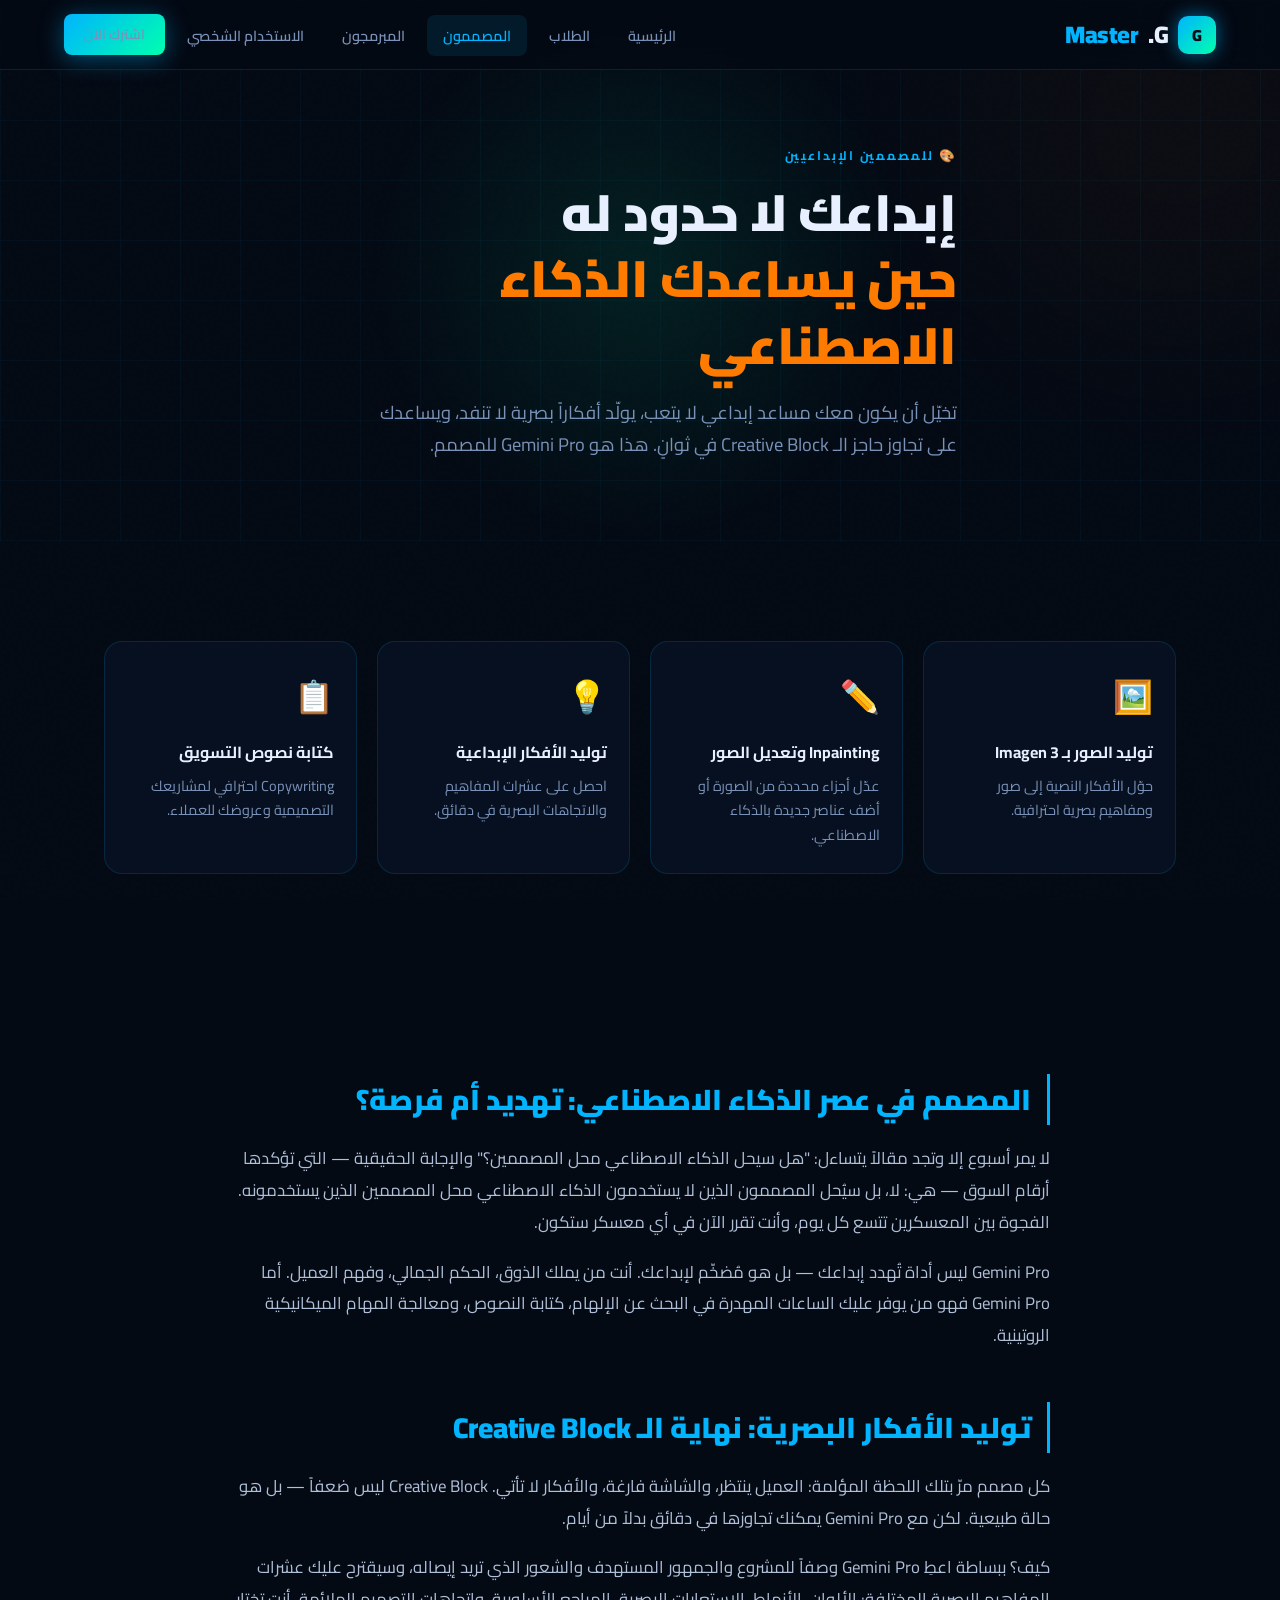
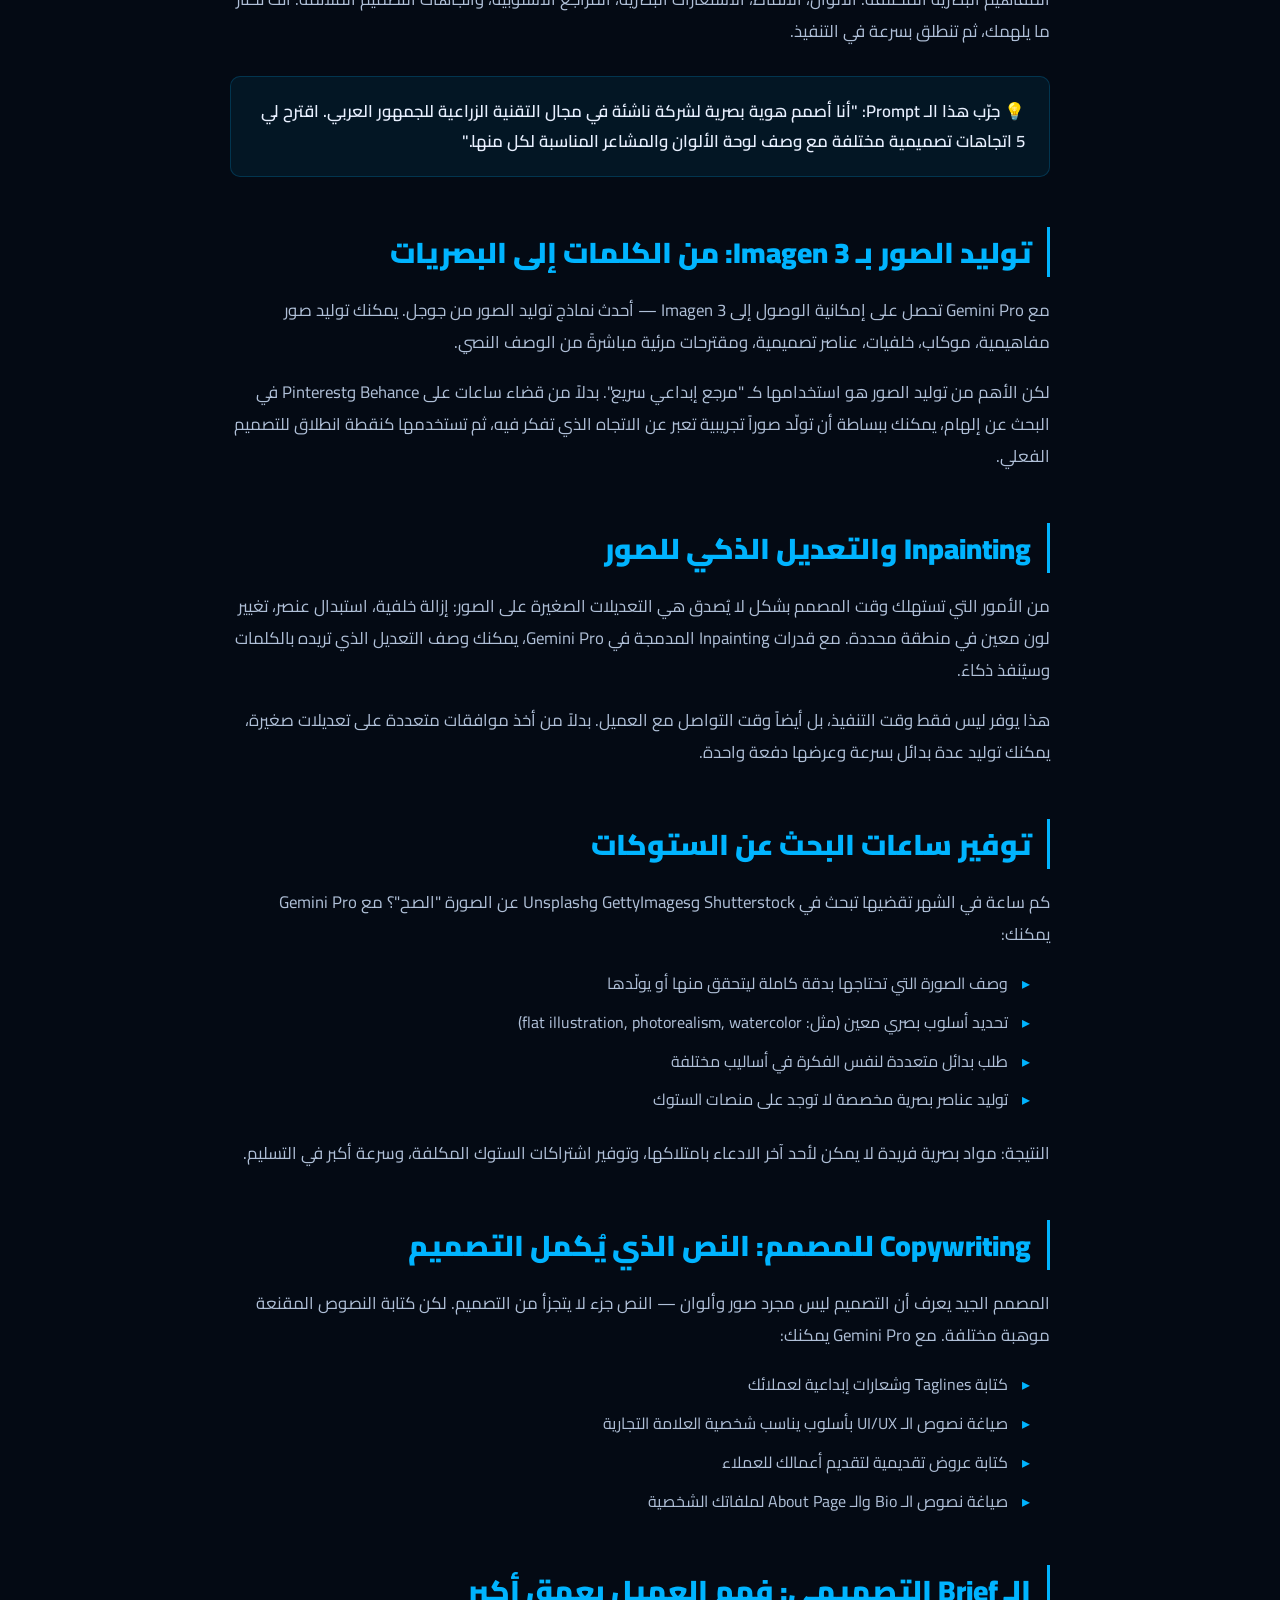
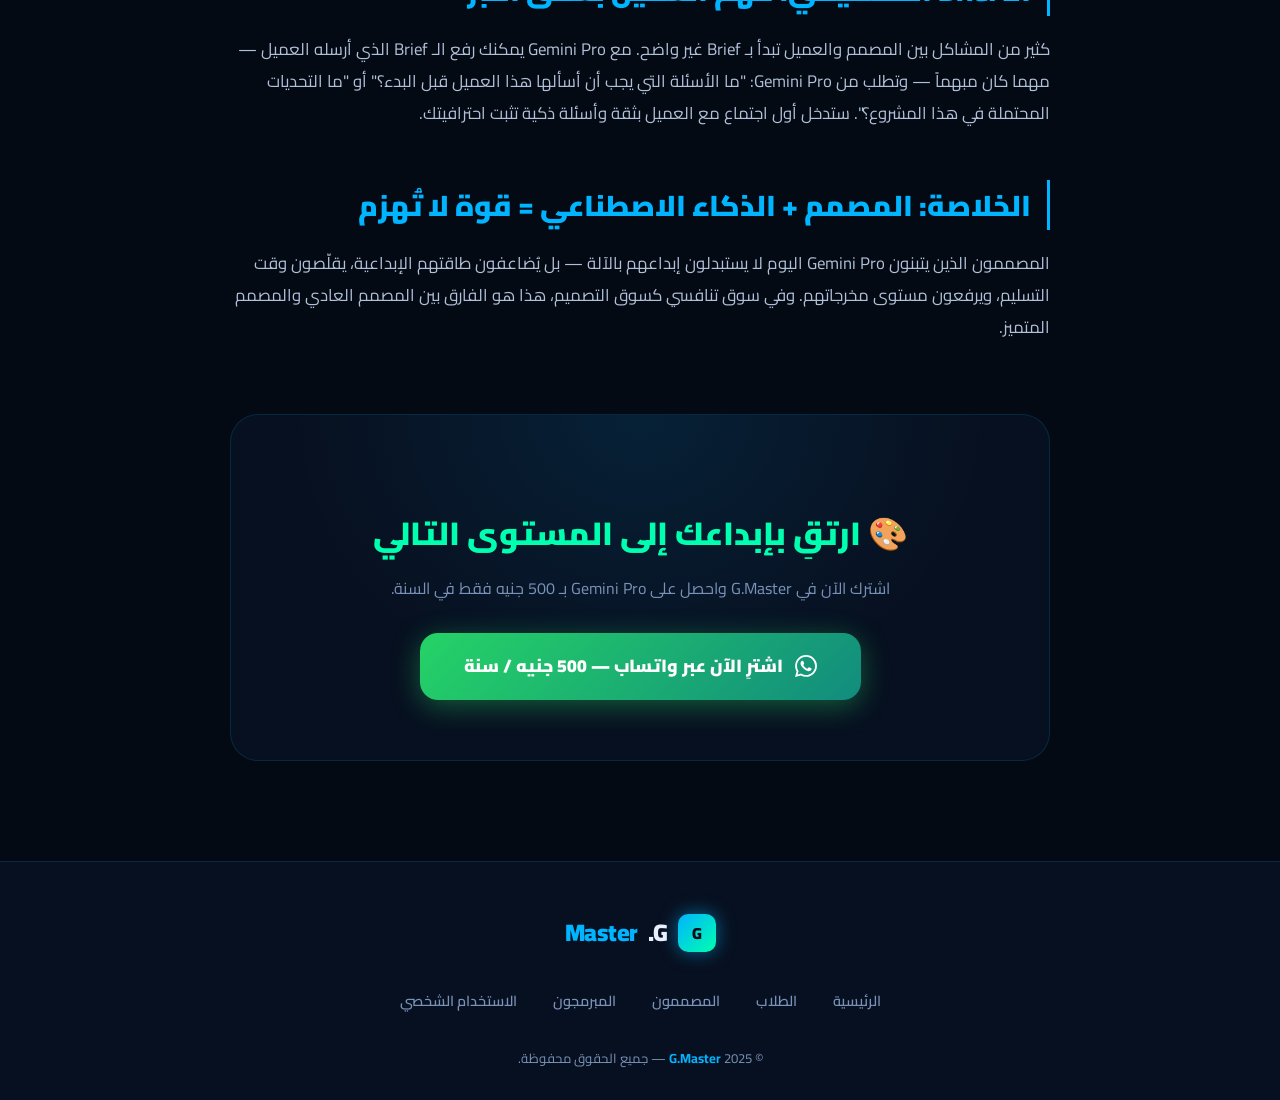
==== designers.html @ 284bafbe "Add files via upload" ====
<!DOCTYPE html>
<html lang="ar" dir="rtl">
<head>
  <meta charset="UTF-8" />
  <meta name="viewport" content="width=device-width, initial-scale=1.0" />
  <title>Gemini Pro للمصممين — G.Master</title>
  <meta name="description" content="كيف يساعد Gemini Pro المصممين في توليد الأفكار البصرية وتسريع workflow التصميم؟ اكتشف الفرق." />
  <link rel="stylesheet" href="style.css" />
  <link rel="preconnect" href="https://fonts.googleapis.com" />
  <link rel="preconnect" href="https://fonts.gstatic.com" crossorigin />
  <link href="https://fonts.googleapis.com/css2?family=Cairo:wght@400;600;700;900&display=swap" rel="stylesheet" />
</head>
<body>

  <!-- NAVBAR -->
  <nav class="navbar">
    <a href="index.html" class="logo">
      <div class="logo-icon">G</div>G.<span>Master</span>
    </a>
    <ul class="nav-links">
      <li><a href="index.html">الرئيسية</a></li>
      <li><a href="students.html">الطلاب</a></li>
      <li><a href="designers.html" class="active">المصممون</a></li>
      <li><a href="programmers.html">المبرمجون</a></li>
      <li><a href="personal.html">الاستخدام الشخصي</a></li>
      <li>
        <a href="https://wa.me/201234567890?text=أريد_الاشتراك_في_G_Master"
           target="_blank" class="btn-primary" style="padding:9px 20px;font-size:0.85rem;">اشترك الآن</a>
      </li>
    </ul>
    <button class="hamburger" aria-label="القائمة"><span></span><span></span><span></span></button>
  </nav>
  <div class="mobile-menu">
    <a href="index.html">🏠 الرئيسية</a>
    <a href="students.html">🎓 الطلاب</a>
    <a href="designers.html">🎨 المصممون</a>
    <a href="programmers.html">💻 المبرمجون</a>
    <a href="personal.html">👤 الاستخدام الشخصي</a>
    <a href="https://wa.me/201234567890?text=أريد_الاشتراك_في_G_Master" target="_blank">💬 اشترك عبر واتساب</a>
  </div>

  <!-- PAGE HERO -->
  <section class="page-hero">
    <div class="grid-bg"></div>
    <div class="orb orb-orange" style="width:450px;height:450px;top:-100px;right:-120px;opacity:0.35;"></div>
    <div class="page-hero-inner container">
      <span class="section-label">🎨 للمصممين الإبداعيين</span>
      <h1>
        إبداعك لا حدود له<br/>
        <span style="color:var(--accent-orange);">حين يساعدك الذكاء الاصطناعي</span>
      </h1>
      <p>
        تخيّل أن يكون معك مساعد إبداعي لا يتعب، يولّد أفكاراً بصرية لا تنفد، ويساعدك
        على تجاوز حاجز الـ Creative Block في ثوانٍ. هذا هو Gemini Pro للمصمم.
      </p>
    </div>
  </section>

  <!-- USE CASES -->
  <section style="padding:60px 0 40px;">
    <div class="container">
      <div class="use-cases-grid">
        <div class="use-case-card reveal">
          <div class="use-case-icon">🖼️</div>
          <h4>توليد الصور بـ Imagen 3</h4>
          <p>حوّل الأفكار النصية إلى صور ومفاهيم بصرية احترافية.</p>
        </div>
        <div class="use-case-card reveal reveal-delay-1">
          <div class="use-case-icon">✏️</div>
          <h4>Inpainting وتعديل الصور</h4>
          <p>عدّل أجزاء محددة من الصورة أو أضف عناصر جديدة بالذكاء الاصطناعي.</p>
        </div>
        <div class="use-case-card reveal reveal-delay-2">
          <div class="use-case-icon">💡</div>
          <h4>توليد الأفكار الإبداعية</h4>
          <p>احصل على عشرات المفاهيم والاتجاهات البصرية في دقائق.</p>
        </div>
        <div class="use-case-card reveal reveal-delay-3">
          <div class="use-case-icon">📋</div>
          <h4>كتابة نصوص التسويق</h4>
          <p>Copywriting احترافي لمشاريعك التصميمية وعروضك للعملاء.</p>
        </div>
      </div>
    </div>
  </section>

  <!-- ARTICLE -->
  <section class="article-section">
    <div class="article-content">

      <h2>المصمم في عصر الذكاء الاصطناعي: تهديد أم فرصة؟</h2>

      <p>
        لا يمر أسبوع إلا وتجد مقالاً يتساءل: "هل سيحل الذكاء الاصطناعي محل المصممين؟"
        والإجابة الحقيقية — التي تؤكدها أرقام السوق — هي: لا، بل سيُحل المصممون الذين
        لا يستخدمون الذكاء الاصطناعي محل المصممين الذين يستخدمونه. الفجوة بين المعسكرين
        تتسع كل يوم، وأنت تقرر الآن في أي معسكر ستكون.
      </p>

      <p>
        Gemini Pro ليس أداة تُهدد إبداعك — بل هو مُضخّم لإبداعك. أنت من يملك الذوق،
        الحكم الجمالي، وفهم العميل. أما Gemini Pro فهو من يوفر عليك الساعات المهدرة في
        البحث عن الإلهام، كتابة النصوص، ومعالجة المهام الميكانيكية الروتينية.
      </p>

      <h2>توليد الأفكار البصرية: نهاية الـ Creative Block</h2>

      <p>
        كل مصمم مرّ بتلك اللحظة المؤلمة: العميل ينتظر، والشاشة فارغة، والأفكار لا تأتي.
        Creative Block ليس ضعفاً — بل هو حالة طبيعية. لكن مع Gemini Pro يمكنك تجاوزها
        في دقائق بدلاً من أيام.
      </p>

      <p>
        كيف؟ ببساطة اعطِ Gemini Pro وصفاً للمشروع والجمهور المستهدف والشعور الذي تريد
        إيصاله، وسيقترح عليك عشرات المفاهيم البصرية المختلفة: الألوان، الأنماط، الاستعارات
        البصرية، المراجع الأسلوبية، واتجاهات التصميم الملائمة. أنت تختار ما يلهمك، ثم
        تنطلق بسرعة في التنفيذ.
      </p>

      <div class="article-highlight">
        💡 جرّب هذا الـ Prompt: "أنا أصمم هوية بصرية لشركة ناشئة في مجال التقنية الزراعية
        للجمهور العربي. اقترح لي 5 اتجاهات تصميمية مختلفة مع وصف لوحة الألوان والمشاعر
        المناسبة لكل منها."
      </div>

      <h2>توليد الصور بـ Imagen 3: من الكلمات إلى البصريات</h2>

      <p>
        مع Gemini Pro تحصل على إمكانية الوصول إلى Imagen 3 — أحدث نماذج توليد الصور من
        جوجل. يمكنك توليد صور مفاهيمية، موكاب، خلفيات، عناصر تصميمية، ومقترحات مرئية
        مباشرةً من الوصف النصي.
      </p>

      <p>
        لكن الأهم من توليد الصور هو استخدامها كـ "مرجع إبداعي سريع". بدلاً من قضاء
        ساعات على Behance وPinterest في البحث عن إلهام، يمكنك ببساطة أن تولّد صوراً
        تجريبية تعبر عن الاتجاه الذي تفكر فيه، ثم تستخدمها كنقطة انطلاق للتصميم الفعلي.
      </p>

      <h2>Inpainting والتعديل الذكي للصور</h2>

      <p>
        من الأمور التي تستهلك وقت المصمم بشكل لا يُصدق هي التعديلات الصغيرة على الصور:
        إزالة خلفية، استبدال عنصر، تغيير لون معين في منطقة محددة. مع قدرات Inpainting
        المدمجة في Gemini Pro، يمكنك وصف التعديل الذي تريده بالكلمات وسيُنفذ ذكاءً.
      </p>

      <p>
        هذا يوفر ليس فقط وقت التنفيذ، بل أيضاً وقت التواصل مع العميل. بدلاً من أخذ
        موافقات متعددة على تعديلات صغيرة، يمكنك توليد عدة بدائل بسرعة وعرضها دفعة واحدة.
      </p>

      <h2>توفير ساعات البحث عن الستوكات</h2>

      <p>
        كم ساعة في الشهر تقضيها تبحث في Shutterstock وGettyImages وUnsplash عن الصورة
        "الصح"؟ مع Gemini Pro يمكنك:
      </p>

      <ul>
        <li>وصف الصورة التي تحتاجها بدقة كاملة ليتحقق منها أو يولّدها</li>
        <li>تحديد أسلوب بصري معين (مثل: flat illustration, photorealism, watercolor)</li>
        <li>طلب بدائل متعددة لنفس الفكرة في أساليب مختلفة</li>
        <li>توليد عناصر بصرية مخصصة لا توجد على منصات الستوك</li>
      </ul>

      <p>
        النتيجة: مواد بصرية فريدة لا يمكن لأحد آخر الادعاء بامتلاكها، وتوفير اشتراكات
        الستوك المكلفة، وسرعة أكبر في التسليم.
      </p>

      <h2>Copywriting للمصمم: النص الذي يُكمل التصميم</h2>

      <p>
        المصمم الجيد يعرف أن التصميم ليس مجرد صور وألوان — النص جزء لا يتجزأ من التصميم.
        لكن كتابة النصوص المقنعة موهبة مختلفة. مع Gemini Pro يمكنك:
      </p>

      <ul>
        <li>كتابة Taglines وشعارات إبداعية لعملائك</li>
        <li>صياغة نصوص الـ UI/UX بأسلوب يناسب شخصية العلامة التجارية</li>
        <li>كتابة عروض تقديمية لتقديم أعمالك للعملاء</li>
        <li>صياغة نصوص الـ Bio والـ About Page لملفاتك الشخصية</li>
      </ul>

      <h2>الـ Brief التصميمي: فهم العميل بعمق أكبر</h2>

      <p>
        كثير من المشاكل بين المصمم والعميل تبدأ بـ Brief غير واضح. مع Gemini Pro يمكنك
        رفع الـ Brief الذي أرسله العميل — مهما كان مبهماً — وتطلب من Gemini Pro:
        "ما الأسئلة التي يجب أن أسألها هذا العميل قبل البدء؟" أو "ما التحديات المحتملة
        في هذا المشروع؟". ستدخل أول اجتماع مع العميل بثقة وأسئلة ذكية تثبت احترافيتك.
      </p>

      <h2>الخلاصة: المصمم + الذكاء الاصطناعي = قوة لا تُهزم</h2>

      <p>
        المصممون الذين يتبنون Gemini Pro اليوم لا يستبدلون إبداعهم بالآلة — بل يُضاعفون
        طاقتهم الإبداعية، يقلّصون وقت التسليم، ويرفعون مستوى مخرجاتهم. وفي سوق تنافسي
        كسوق التصميم، هذا هو الفارق بين المصمم العادي والمصمم المتميز.
      </p>

      <!-- Article CTA -->
      <div class="article-cta">
        <h3>🎨 ارتقِ بإبداعك إلى المستوى التالي</h3>
        <p>اشترك الآن في G.Master واحصل على Gemini Pro بـ 500 جنيه فقط في السنة.</p>
        <a href="https://wa.me/201234567890?text=أريد_الاشتراك_في_G_Master_للمصممين"
           target="_blank" class="btn-whatsapp">
          <svg width="22" height="22" viewBox="0 0 24 24" fill="currentColor"><path d="M17.472 14.382c-.297-.149-1.758-.867-2.03-.967-.273-.099-.471-.148-.67.15-.197.297-.767.966-.94 1.164-.173.199-.347.223-.644.075-.297-.15-1.255-.463-2.39-1.475-.883-.788-1.48-1.761-1.653-2.059-.173-.297-.018-.458.13-.606.134-.133.298-.347.446-.52.149-.174.198-.298.298-.497.099-.198.05-.371-.025-.52-.075-.149-.669-1.612-.916-2.207-.242-.579-.487-.5-.669-.51-.173-.008-.371-.01-.57-.01-.198 0-.52.074-.792.372-.272.297-1.04 1.016-1.04 2.479 0 1.462 1.065 2.875 1.213 3.074.149.198 2.096 3.2 5.077 4.487.709.306 1.262.489 1.694.625.712.227 1.36.195 1.871.118.571-.085 1.758-.719 2.006-1.413.248-.694.248-1.289.173-1.413-.074-.124-.272-.198-.57-.347m-5.421 7.403h-.004a9.87 9.87 0 01-5.031-1.378l-.361-.214-3.741.982.998-3.648-.235-.374a9.86 9.86 0 01-1.51-5.26c.001-5.45 4.436-9.884 9.888-9.884 2.64 0 5.122 1.03 6.988 2.898a9.825 9.825 0 012.893 6.994c-.003 5.45-4.437 9.884-9.885 9.884m8.413-18.297A11.815 11.815 0 0012.05 0C5.495 0 .16 5.335.157 11.892c0 2.096.547 4.142 1.588 5.945L.057 24l6.305-1.654a11.882 11.882 0 005.683 1.448h.005c6.554 0 11.89-5.335 11.893-11.893a11.821 11.821 0 00-3.48-8.413z"/></svg>
          اشترِ الآن عبر واتساب — 500 جنيه / سنة
        </a>
      </div>

    </div>
  </section>

  <!-- FOOTER -->
  <footer>
    <div class="footer-inner">
      <a href="index.html" class="logo"><div class="logo-icon">G</div>G.<span>Master</span></a>
      <nav class="footer-links">
        <a href="index.html">الرئيسية</a>
        <a href="students.html">الطلاب</a>
        <a href="designers.html">المصممون</a>
        <a href="programmers.html">المبرمجون</a>
        <a href="personal.html">الاستخدام الشخصي</a>
      </nav>
      <p class="footer-copy">© 2025 <span>G.Master</span> — جميع الحقوق محفوظة.</p>
    </div>
  </footer>

  <script src="script.js"></script>
</body>
</html>
---- style.css ----
/* ============================================================
   G.Master - style.css
   Unified Design System | Dark Tech Premium Theme
   RTL Arabic | Cairo Bold Font
   ============================================================ */

/* ---------- Google Fonts ---------- */
@import url('https://fonts.googleapis.com/css2?family=Cairo:wght@400;600;700;900&display=swap');

/* ---------- CSS Variables ---------- */
:root {
  --bg-deep:       #040a14;
  --bg-card:       #071020;
  --bg-nav:        rgba(4, 10, 20, 0.92);
  --accent-blue:   #00b4ff;
  --accent-green:  #00ffae;
  --accent-orange: #ff7b00;
  --glow-blue:     0 0 18px rgba(0,180,255,0.55);
  --glow-green:    0 0 18px rgba(0,255,174,0.55);
  --glow-orange:   0 0 18px rgba(255,123,0,0.55);
  --text-primary:  #e8f0ff;
  --text-muted:    #7a92b8;
  --border-subtle: rgba(0,180,255,0.15);
  --radius-sm: 10px;
  --radius-md: 18px;
  --radius-lg: 28px;
  --font: 'Cairo', sans-serif;
  --transition: 0.35s cubic-bezier(0.4,0,0.2,1);
}

/* ---------- Reset & Base ---------- */
*, *::before, *::after { box-sizing: border-box; margin: 0; padding: 0; }
html { scroll-behavior: smooth; font-size: 16px; }
body {
  direction: rtl;
  font-family: var(--font);
  background-color: var(--bg-deep);
  color: var(--text-primary);
  line-height: 1.75;
  overflow-x: hidden;
}
a { text-decoration: none; color: inherit; }
ul { list-style: none; }
img { max-width: 100%; display: block; }

/* ---------- Scrollbar ---------- */
::-webkit-scrollbar { width: 6px; }
::-webkit-scrollbar-track { background: var(--bg-deep); }
::-webkit-scrollbar-thumb { background: var(--accent-blue); border-radius: 3px; }

/* ============================================================
   NOISE OVERLAY — depth texture
   ============================================================ */
body::before {
  content: '';
  position: fixed;
  inset: 0;
  background-image: url("data:image/svg+xml,%3Csvg viewBox='0 0 256 256' xmlns='http://www.w3.org/2000/svg'%3E%3Cfilter id='n'%3E%3CfeTurbulence type='fractalNoise' baseFrequency='0.9' numOctaves='4' stitchTiles='stitch'/%3E%3C/filter%3E%3Crect width='100%25' height='100%25' filter='url(%23n)' opacity='0.04'/%3E%3C/svg%3E");
  pointer-events: none;
  z-index: 0;
  opacity: 0.35;
}

/* ============================================================
   NAVIGATION
   ============================================================ */
.navbar {
  position: fixed;
  top: 0; right: 0; left: 0;
  z-index: 1000;
  padding: 0 5%;
  height: 70px;
  display: flex;
  align-items: center;
  justify-content: space-between;
  background: var(--bg-nav);
  backdrop-filter: blur(16px);
  border-bottom: 1px solid var(--border-subtle);
  transition: var(--transition);
}
/* Logo */
.logo {
  display: flex;
  align-items: center;
  gap: 10px;
  font-size: 1.5rem;
  font-weight: 900;
  letter-spacing: -0.5px;
}
.logo-icon {
  width: 38px; height: 38px;
  background: linear-gradient(135deg, var(--accent-blue), var(--accent-green));
  border-radius: 10px;
  display: flex; align-items: center; justify-content: center;
  font-size: 1rem; font-weight: 900; color: #040a14;
  box-shadow: var(--glow-blue);
}
.logo span { color: var(--accent-blue); }

/* Nav links */
.nav-links {
  display: flex;
  gap: 6px;
  align-items: center;
}
.nav-links a {
  padding: 7px 16px;
  border-radius: 8px;
  font-size: 0.9rem;
  font-weight: 600;
  color: var(--text-muted);
  transition: var(--transition);
}
.nav-links a:hover,
.nav-links a.active {
  color: var(--accent-blue);
  background: rgba(0,180,255,0.1);
}

/* Hamburger */
.hamburger {
  display: none;
  flex-direction: column;
  gap: 5px;
  cursor: pointer;
  padding: 6px;
  border-radius: 8px;
  background: transparent;
  border: none;
  z-index: 1100;
}
.hamburger span {
  display: block;
  width: 26px; height: 2px;
  background: var(--accent-blue);
  border-radius: 2px;
  transition: var(--transition);
}
.hamburger.open span:nth-child(1) { transform: translateY(7px) rotate(45deg); }
.hamburger.open span:nth-child(2) { opacity: 0; }
.hamburger.open span:nth-child(3) { transform: translateY(-7px) rotate(-45deg); }

/* Mobile Menu */
.mobile-menu {
  display: none;
  position: fixed;
  top: 70px; right: 0; left: 0;
  background: rgba(4,10,20,0.98);
  backdrop-filter: blur(20px);
  padding: 20px 5%;
  border-bottom: 1px solid var(--border-subtle);
  z-index: 999;
  flex-direction: column;
  gap: 4px;
  animation: slideDown 0.3s ease;
}
.mobile-menu.open { display: flex; }
.mobile-menu a {
  padding: 12px 16px;
  border-radius: 10px;
  font-size: 1rem;
  font-weight: 600;
  color: var(--text-muted);
  border: 1px solid transparent;
  transition: var(--transition);
}
.mobile-menu a:hover {
  color: var(--accent-blue);
  background: rgba(0,180,255,0.08);
  border-color: var(--border-subtle);
}
@keyframes slideDown {
  from { opacity: 0; transform: translateY(-10px); }
  to   { opacity: 1; transform: translateY(0); }
}

/* ============================================================
   HERO SECTION
   ============================================================ */
.hero {
  min-height: 100vh;
  display: flex;
  align-items: center;
  justify-content: center;
  text-align: center;
  padding: 120px 5% 80px;
  position: relative;
  overflow: hidden;
}
/* Animated radial gradient background */
.hero::after {
  content: '';
  position: absolute;
  width: 800px; height: 800px;
  background: radial-gradient(circle, rgba(0,180,255,0.12) 0%, transparent 65%);
  border-radius: 50%;
  top: 50%; left: 50%;
  transform: translate(-50%, -50%);
  animation: pulse-glow 6s ease-in-out infinite;
  pointer-events: none;
}
@keyframes pulse-glow {
  0%, 100% { transform: translate(-50%, -50%) scale(1); opacity: 0.8; }
  50%       { transform: translate(-50%, -50%) scale(1.2); opacity: 1; }
}
.hero-inner { position: relative; z-index: 1; max-width: 820px; }

.hero-badge {
  display: inline-flex;
  align-items: center;
  gap: 8px;
  padding: 7px 18px;
  background: rgba(0,180,255,0.1);
  border: 1px solid rgba(0,180,255,0.3);
  border-radius: 999px;
  font-size: 0.85rem;
  font-weight: 700;
  color: var(--accent-blue);
  margin-bottom: 28px;
  animation: fadeInUp 0.6s ease both;
}
.hero-badge .dot {
  width: 8px; height: 8px;
  background: var(--accent-green);
  border-radius: 50%;
  box-shadow: var(--glow-green);
  animation: blink 1.5s ease-in-out infinite;
}
@keyframes blink { 0%,100%{opacity:1} 50%{opacity:0.3} }

.hero h1 {
  font-size: clamp(2.2rem, 6vw, 4rem);
  font-weight: 900;
  line-height: 1.25;
  margin-bottom: 20px;
  animation: fadeInUp 0.7s 0.1s ease both;
}
.hero h1 .highlight-blue { color: var(--accent-blue); text-shadow: var(--glow-blue); }
.hero h1 .highlight-green { color: var(--accent-green); text-shadow: var(--glow-green); }
.hero h1 .highlight-orange { color: var(--accent-orange); text-shadow: var(--glow-orange); }

.hero-sub {
  font-size: clamp(1rem, 2.5vw, 1.2rem);
  color: var(--text-muted);
  max-width: 600px;
  margin: 0 auto 40px;
  animation: fadeInUp 0.7s 0.2s ease both;
}
.hero-cta {
  display: flex;
  gap: 14px;
  justify-content: center;
  flex-wrap: wrap;
  animation: fadeInUp 0.7s 0.3s ease both;
}

@keyframes fadeInUp {
  from { opacity: 0; transform: translateY(24px); }
  to   { opacity: 1; transform: translateY(0); }
}

/* ============================================================
   BUTTONS
   ============================================================ */
.btn-primary {
  display: inline-flex;
  align-items: center;
  gap: 10px;
  padding: 15px 34px;
  background: linear-gradient(135deg, var(--accent-blue), var(--accent-green));
  color: #040a14;
  font-family: var(--font);
  font-size: 1rem;
  font-weight: 900;
  border-radius: var(--radius-md);
  border: none;
  cursor: pointer;
  box-shadow: 0 4px 24px rgba(0,180,255,0.4);
  transition: var(--transition);
  text-decoration: none;
  white-space: nowrap;
}
.btn-primary:hover {
  transform: translateY(-3px) scale(1.03);
  box-shadow: 0 8px 36px rgba(0,180,255,0.55);
}
.btn-secondary {
  display: inline-flex;
  align-items: center;
  gap: 10px;
  padding: 14px 30px;
  background: transparent;
  color: var(--text-primary);
  font-family: var(--font);
  font-size: 1rem;
  font-weight: 700;
  border-radius: var(--radius-md);
  border: 1px solid var(--border-subtle);
  cursor: pointer;
  transition: var(--transition);
  text-decoration: none;
}
.btn-secondary:hover {
  border-color: var(--accent-blue);
  color: var(--accent-blue);
  background: rgba(0,180,255,0.07);
  transform: translateY(-2px);
}
/* WhatsApp CTA Button */
.btn-whatsapp {
  display: inline-flex;
  align-items: center;
  gap: 12px;
  padding: 18px 44px;
  background: linear-gradient(135deg, #25d366, #128c7e);
  color: #fff;
  font-family: var(--font);
  font-size: 1.1rem;
  font-weight: 900;
  border-radius: var(--radius-md);
  border: none;
  cursor: pointer;
  box-shadow: 0 6px 28px rgba(37,211,102,0.4);
  transition: var(--transition);
  text-decoration: none;
}
.btn-whatsapp:hover {
  transform: translateY(-4px) scale(1.04);
  box-shadow: 0 10px 40px rgba(37,211,102,0.6);
}
.btn-whatsapp svg { flex-shrink: 0; }

/* ============================================================
   SECTION COMMONS
   ============================================================ */
section { position: relative; z-index: 1; }
.section-label {
  display: inline-block;
  font-size: 0.78rem;
  font-weight: 700;
  letter-spacing: 2px;
  text-transform: uppercase;
  color: var(--accent-blue);
  margin-bottom: 12px;
}
.section-title {
  font-size: clamp(1.7rem, 4vw, 2.6rem);
  font-weight: 900;
  line-height: 1.3;
  margin-bottom: 16px;
}
.section-sub {
  color: var(--text-muted);
  font-size: clamp(0.95rem, 2vw, 1.1rem);
  max-width: 600px;
}
.text-center { text-align: center; }
.text-center .section-sub { margin: 0 auto; }

.container {
  max-width: 1200px;
  margin: 0 auto;
  padding: 0 5%;
}
.py-section { padding: 100px 0; }

/* ============================================================
   FEATURES SECTION
   ============================================================ */
.features-grid {
  display: grid;
  grid-template-columns: repeat(auto-fit, minmax(280px, 1fr));
  gap: 24px;
  margin-top: 60px;
}
.feature-card {
  background: var(--bg-card);
  border: 1px solid var(--border-subtle);
  border-radius: var(--radius-md);
  padding: 32px 28px;
  transition: var(--transition);
  position: relative;
  overflow: hidden;
}
.feature-card::before {
  content: '';
  position: absolute;
  top: 0; right: 0;
  width: 100%; height: 2px;
  background: linear-gradient(90deg, transparent, var(--accent-blue), transparent);
  opacity: 0;
  transition: var(--transition);
}
.feature-card:hover { transform: translateY(-6px); border-color: rgba(0,180,255,0.35); }
.feature-card:hover::before { opacity: 1; }

.feature-icon {
  width: 58px; height: 58px;
  border-radius: 14px;
  display: flex; align-items: center; justify-content: center;
  font-size: 1.6rem;
  margin-bottom: 20px;
}
.icon-blue   { background: rgba(0,180,255,0.12); box-shadow: 0 0 14px rgba(0,180,255,0.2); }
.icon-green  { background: rgba(0,255,174,0.12); box-shadow: 0 0 14px rgba(0,255,174,0.2); }
.icon-orange { background: rgba(255,123,0,0.12); box-shadow: 0 0 14px rgba(255,123,0,0.2); }

.feature-card h3 {
  font-size: 1.15rem;
  font-weight: 700;
  margin-bottom: 10px;
  color: var(--text-primary);
}
.feature-card p { color: var(--text-muted); font-size: 0.95rem; }

/* ============================================================
   STATS BAR
   ============================================================ */
.stats-bar {
  background: var(--bg-card);
  border-top: 1px solid var(--border-subtle);
  border-bottom: 1px solid var(--border-subtle);
  padding: 50px 5%;
}
.stats-grid {
  display: flex;
  justify-content: space-around;
  flex-wrap: wrap;
  gap: 30px;
  max-width: 900px;
  margin: 0 auto;
  text-align: center;
}
.stat-item h2 {
  font-size: clamp(2rem, 5vw, 3.2rem);
  font-weight: 900;
  background: linear-gradient(135deg, var(--accent-blue), var(--accent-green));
  -webkit-background-clip: text;
  -webkit-text-fill-color: transparent;
  background-clip: text;
}
.stat-item p { color: var(--text-muted); font-size: 0.9rem; margin-top: 4px; }

/* ============================================================
   PRICING SECTION
   ============================================================ */
.pricing-wrapper {
  display: flex;
  justify-content: center;
  margin-top: 60px;
}
.pricing-card {
  background: var(--bg-card);
  border: 1px solid rgba(0,180,255,0.3);
  border-radius: var(--radius-lg);
  padding: 50px 50px;
  max-width: 520px;
  width: 100%;
  position: relative;
  overflow: hidden;
  box-shadow: 0 0 60px rgba(0,180,255,0.1);
}
.pricing-card::before {
  content: '';
  position: absolute;
  top: -60px; right: -60px;
  width: 200px; height: 200px;
  background: radial-gradient(circle, rgba(0,180,255,0.15), transparent 70%);
  border-radius: 50%;
}
.pricing-badge {
  display: inline-block;
  background: linear-gradient(135deg, var(--accent-orange), #ff4500);
  color: #fff;
  font-size: 0.78rem;
  font-weight: 700;
  padding: 5px 14px;
  border-radius: 999px;
  margin-bottom: 20px;
  letter-spacing: 1px;
}
.pricing-name {
  font-size: 1.4rem;
  font-weight: 900;
  margin-bottom: 6px;
}
.pricing-price {
  display: flex;
  align-items: flex-end;
  gap: 8px;
  margin: 20px 0;
}
.price-amount {
  font-size: clamp(3rem, 8vw, 4.5rem);
  font-weight: 900;
  color: var(--accent-blue);
  line-height: 1;
  text-shadow: var(--glow-blue);
}
.price-currency { font-size: 1.4rem; font-weight: 700; color: var(--accent-blue); padding-bottom: 8px; }
.price-period   { color: var(--text-muted); font-size: 0.9rem; padding-bottom: 10px; }

.pricing-divider {
  height: 1px;
  background: var(--border-subtle);
  margin: 24px 0;
}
.pricing-features { margin-bottom: 36px; }
.pricing-features li {
  display: flex;
  align-items: flex-start;
  gap: 12px;
  padding: 10px 0;
  font-size: 0.95rem;
  border-bottom: 1px solid rgba(255,255,255,0.04);
}
.pricing-features li:last-child { border-bottom: none; }
.check-icon {
  width: 22px; height: 22px;
  background: rgba(0,255,174,0.15);
  border-radius: 50%;
  display: flex; align-items: center; justify-content: center;
  color: var(--accent-green);
  font-size: 0.7rem;
  flex-shrink: 0;
  margin-top: 2px;
}

/* ============================================================
   CTA SECTION (Big)
   ============================================================ */
.cta-section {
  padding: 100px 5%;
  text-align: center;
  position: relative;
  overflow: hidden;
}
.cta-section::before {
  content: '';
  position: absolute;
  inset: 0;
  background: radial-gradient(ellipse at center, rgba(0,180,255,0.07) 0%, transparent 70%);
  pointer-events: none;
}
.cta-inner { position: relative; z-index: 1; }
.cta-section h2 {
  font-size: clamp(1.8rem, 5vw, 3rem);
  font-weight: 900;
  margin-bottom: 16px;
}
.cta-section p {
  color: var(--text-muted);
  font-size: 1.1rem;
  margin-bottom: 40px;
  max-width: 560px;
  margin-left: auto;
  margin-right: auto;
}

/* ============================================================
   TARGET PAGES SECTIONS
   ============================================================ */
/* Page Hero (sub-pages) */
.page-hero {
  min-height: 55vh;
  display: flex;
  align-items: center;
  padding: 140px 5% 80px;
  position: relative;
  overflow: hidden;
}
.page-hero::after {
  content: '';
  position: absolute;
  width: 600px; height: 600px;
  background: radial-gradient(circle, rgba(0,255,174,0.09) 0%, transparent 65%);
  top: 50%; left: 50%;
  transform: translate(-50%, -50%);
  border-radius: 50%;
  pointer-events: none;
}
.page-hero-inner { position: relative; z-index: 1; max-width: 750px; }
.page-hero h1 {
  font-size: clamp(2rem, 5vw, 3.2rem);
  font-weight: 900;
  line-height: 1.3;
  margin-bottom: 18px;
}
.page-hero p {
  color: var(--text-muted);
  font-size: clamp(0.95rem, 2.2vw, 1.15rem);
  max-width: 600px;
}

/* Article Content */
.article-section {
  padding: 70px 5% 100px;
}
.article-content {
  max-width: 820px;
  margin: 0 auto;
}
.article-content h2 {
  font-size: clamp(1.3rem, 3vw, 1.8rem);
  font-weight: 900;
  color: var(--accent-blue);
  margin: 50px 0 18px;
  padding-right: 16px;
  border-right: 3px solid var(--accent-blue);
}
.article-content h3 {
  font-size: 1.15rem;
  font-weight: 700;
  color: var(--accent-green);
  margin: 30px 0 12px;
}
.article-content p {
  color: #b0c0d8;
  font-size: 1.05rem;
  line-height: 1.9;
  margin-bottom: 18px;
}
.article-content ul {
  margin: 16px 0 24px 0;
  padding-right: 20px;
}
.article-content ul li {
  color: #b0c0d8;
  font-size: 1rem;
  line-height: 1.8;
  margin-bottom: 10px;
  position: relative;
  padding-right: 22px;
}
.article-content ul li::before {
  content: '▸';
  position: absolute;
  right: 0;
  color: var(--accent-blue);
}
.article-highlight {
  background: rgba(0,180,255,0.07);
  border: 1px solid rgba(0,180,255,0.2);
  border-radius: var(--radius-sm);
  padding: 20px 24px;
  margin: 28px 0;
  color: var(--text-primary) !important;
  font-weight: 600;
  font-size: 1.05rem !important;
}
.article-cta {
  text-align: center;
  margin-top: 70px;
  padding: 60px 30px;
  background: var(--bg-card);
  border: 1px solid var(--border-subtle);
  border-radius: var(--radius-lg);
  position: relative;
  overflow: hidden;
}
.article-cta::before {
  content: '';
  position: absolute;
  inset: 0;
  background: radial-gradient(ellipse at 50% 0%, rgba(0,180,255,0.1), transparent 60%);
  pointer-events: none;
}
.article-cta > * { position: relative; z-index: 1; }
.article-cta h3 {
  font-size: clamp(1.4rem, 3vw, 2rem);
  font-weight: 900;
  margin-bottom: 12px;
}
.article-cta p { color: var(--text-muted); margin-bottom: 30px; font-size: 1rem; }

/* ============================================================
   USE CASES CARDS (sub-pages)
   ============================================================ */
.use-cases-grid {
  display: grid;
  grid-template-columns: repeat(auto-fit, minmax(240px, 1fr));
  gap: 20px;
  margin: 40px 0;
}
.use-case-card {
  background: var(--bg-card);
  border: 1px solid var(--border-subtle);
  border-radius: var(--radius-md);
  padding: 26px 22px;
  transition: var(--transition);
}
.use-case-card:hover { border-color: rgba(0,255,174,0.3); transform: translateY(-4px); }
.use-case-icon { font-size: 2rem; margin-bottom: 14px; }
.use-case-card h4 { font-size: 1rem; font-weight: 700; margin-bottom: 8px; }
.use-case-card p  { color: var(--text-muted); font-size: 0.9rem; line-height: 1.7; }

/* ============================================================
   FOOTER
   ============================================================ */
footer {
  background: var(--bg-card);
  border-top: 1px solid var(--border-subtle);
  padding: 50px 5% 30px;
}
.footer-inner {
  display: flex;
  flex-direction: column;
  align-items: center;
  gap: 28px;
}
.footer-links {
  display: flex;
  gap: 8px;
  flex-wrap: wrap;
  justify-content: center;
}
.footer-links a {
  padding: 6px 14px;
  border-radius: 8px;
  color: var(--text-muted);
  font-size: 0.9rem;
  font-weight: 600;
  transition: var(--transition);
}
.footer-links a:hover { color: var(--accent-blue); }
.footer-copy {
  color: var(--text-muted);
  font-size: 0.82rem;
  text-align: center;
}
.footer-copy span { color: var(--accent-blue); font-weight: 700; }

/* ============================================================
   FLOATING PARTICLES (decorative)
   ============================================================ */
.particles-container {
  position: absolute;
  inset: 0;
  overflow: hidden;
  pointer-events: none;
  z-index: 0;
}
.particle {
  position: absolute;
  width: 3px; height: 3px;
  background: var(--accent-blue);
  border-radius: 50%;
  opacity: 0;
  animation: floatUp var(--dur, 8s) var(--delay, 0s) ease-in infinite;
}
@keyframes floatUp {
  0%   { opacity: 0; transform: translateY(0) scale(0); }
  10%  { opacity: 0.6; }
  80%  { opacity: 0.3; }
  100% { opacity: 0; transform: translateY(-100vh) scale(1.5); }
}

/* ============================================================
   GRID LINES BACKGROUND (decorative)
   ============================================================ */
.grid-bg {
  position: absolute;
  inset: 0;
  background-image:
    linear-gradient(rgba(0,180,255,0.04) 1px, transparent 1px),
    linear-gradient(90deg, rgba(0,180,255,0.04) 1px, transparent 1px);
  background-size: 60px 60px;
  pointer-events: none;
  z-index: 0;
}

/* ============================================================
   GLOW ORBS
   ============================================================ */
.orb {
  position: absolute;
  border-radius: 50%;
  filter: blur(80px);
  pointer-events: none;
  z-index: 0;
}
.orb-blue   { background: rgba(0,180,255,0.15); }
.orb-green  { background: rgba(0,255,174,0.1); }
.orb-orange { background: rgba(255,123,0,0.1); }

/* ============================================================
   RESPONSIVE — Tablet
   ============================================================ */
@media (max-width: 900px) {
  .nav-links { display: none; }
  .hamburger { display: flex; }
  .pricing-card { padding: 36px 28px; }
}

/* ============================================================
   RESPONSIVE — Mobile
   ============================================================ */
@media (max-width: 600px) {
  .hero { padding-top: 100px; }
  .hero-cta { flex-direction: column; align-items: center; }
  .btn-primary, .btn-secondary, .btn-whatsapp {
    width: 100%; justify-content: center;
  }
  .features-grid { grid-template-columns: 1fr; }
  .stats-grid { flex-direction: column; align-items: center; }
  .pricing-card { padding: 30px 20px; }
  .price-amount { font-size: 3rem; }
  .article-content { padding: 0; }
}

/* ============================================================
   SCROLL REVEAL ANIMATION (JS-triggered)
   ============================================================ */
.reveal {
  opacity: 0;
  transform: translateY(30px);
  transition: opacity 0.7s ease, transform 0.7s ease;
}
.reveal.visible {
  opacity: 1;
  transform: translateY(0);
}
.reveal-delay-1 { transition-delay: 0.1s; }
.reveal-delay-2 { transition-delay: 0.2s; }
.reveal-delay-3 { transition-delay: 0.3s; }
.reveal-delay-4 { transition-delay: 0.4s; }
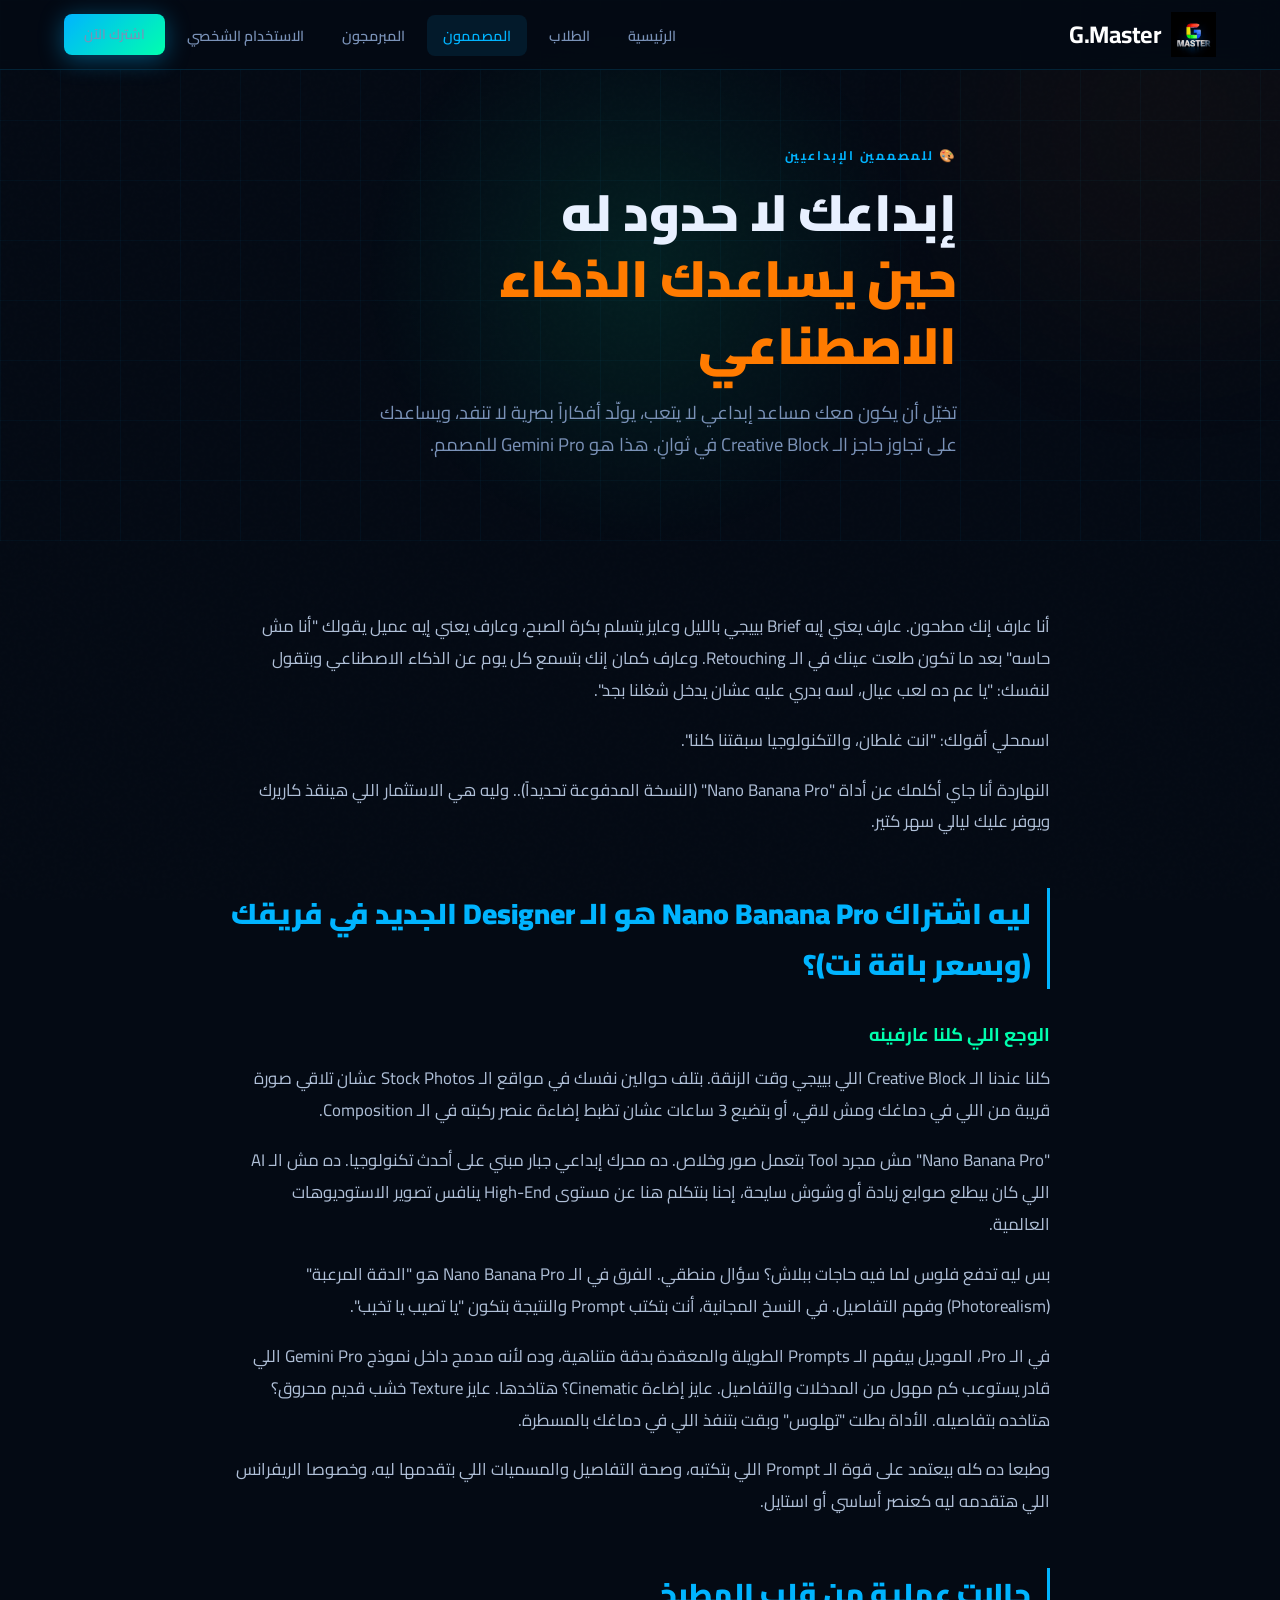
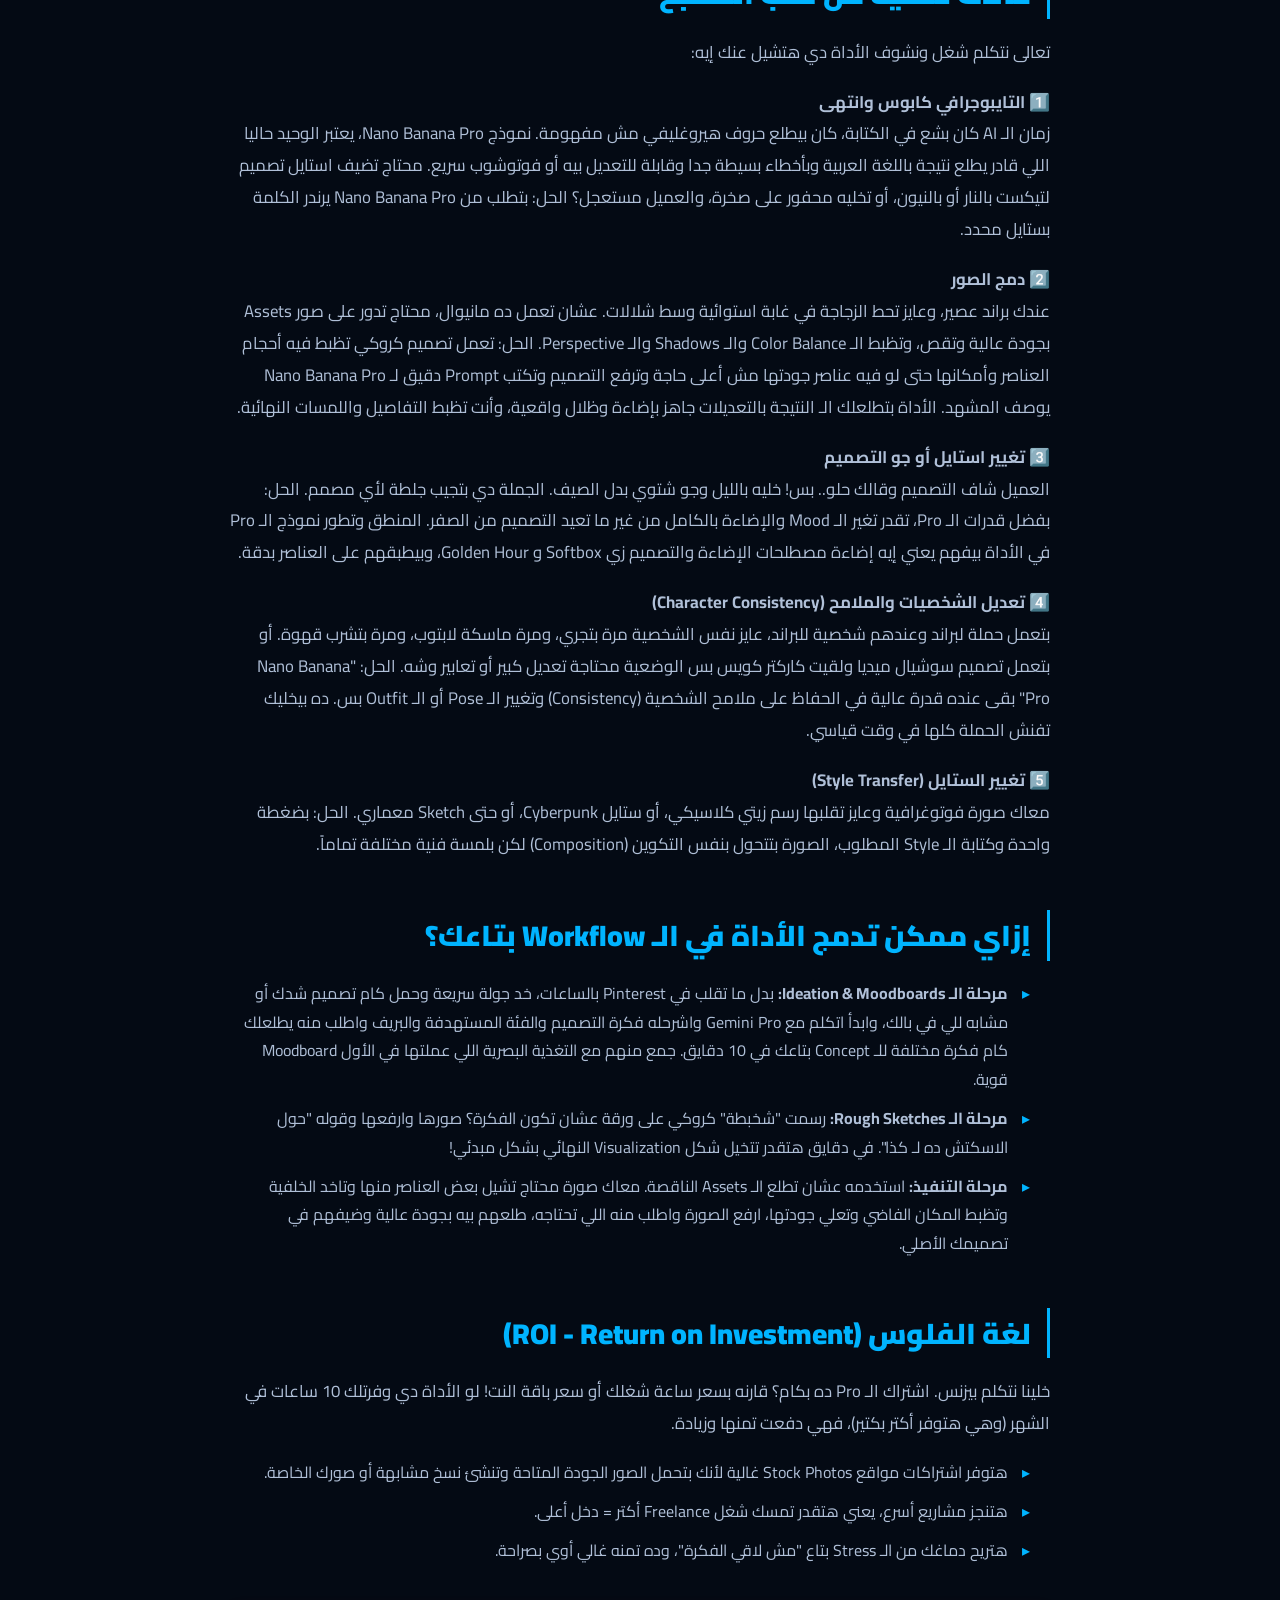
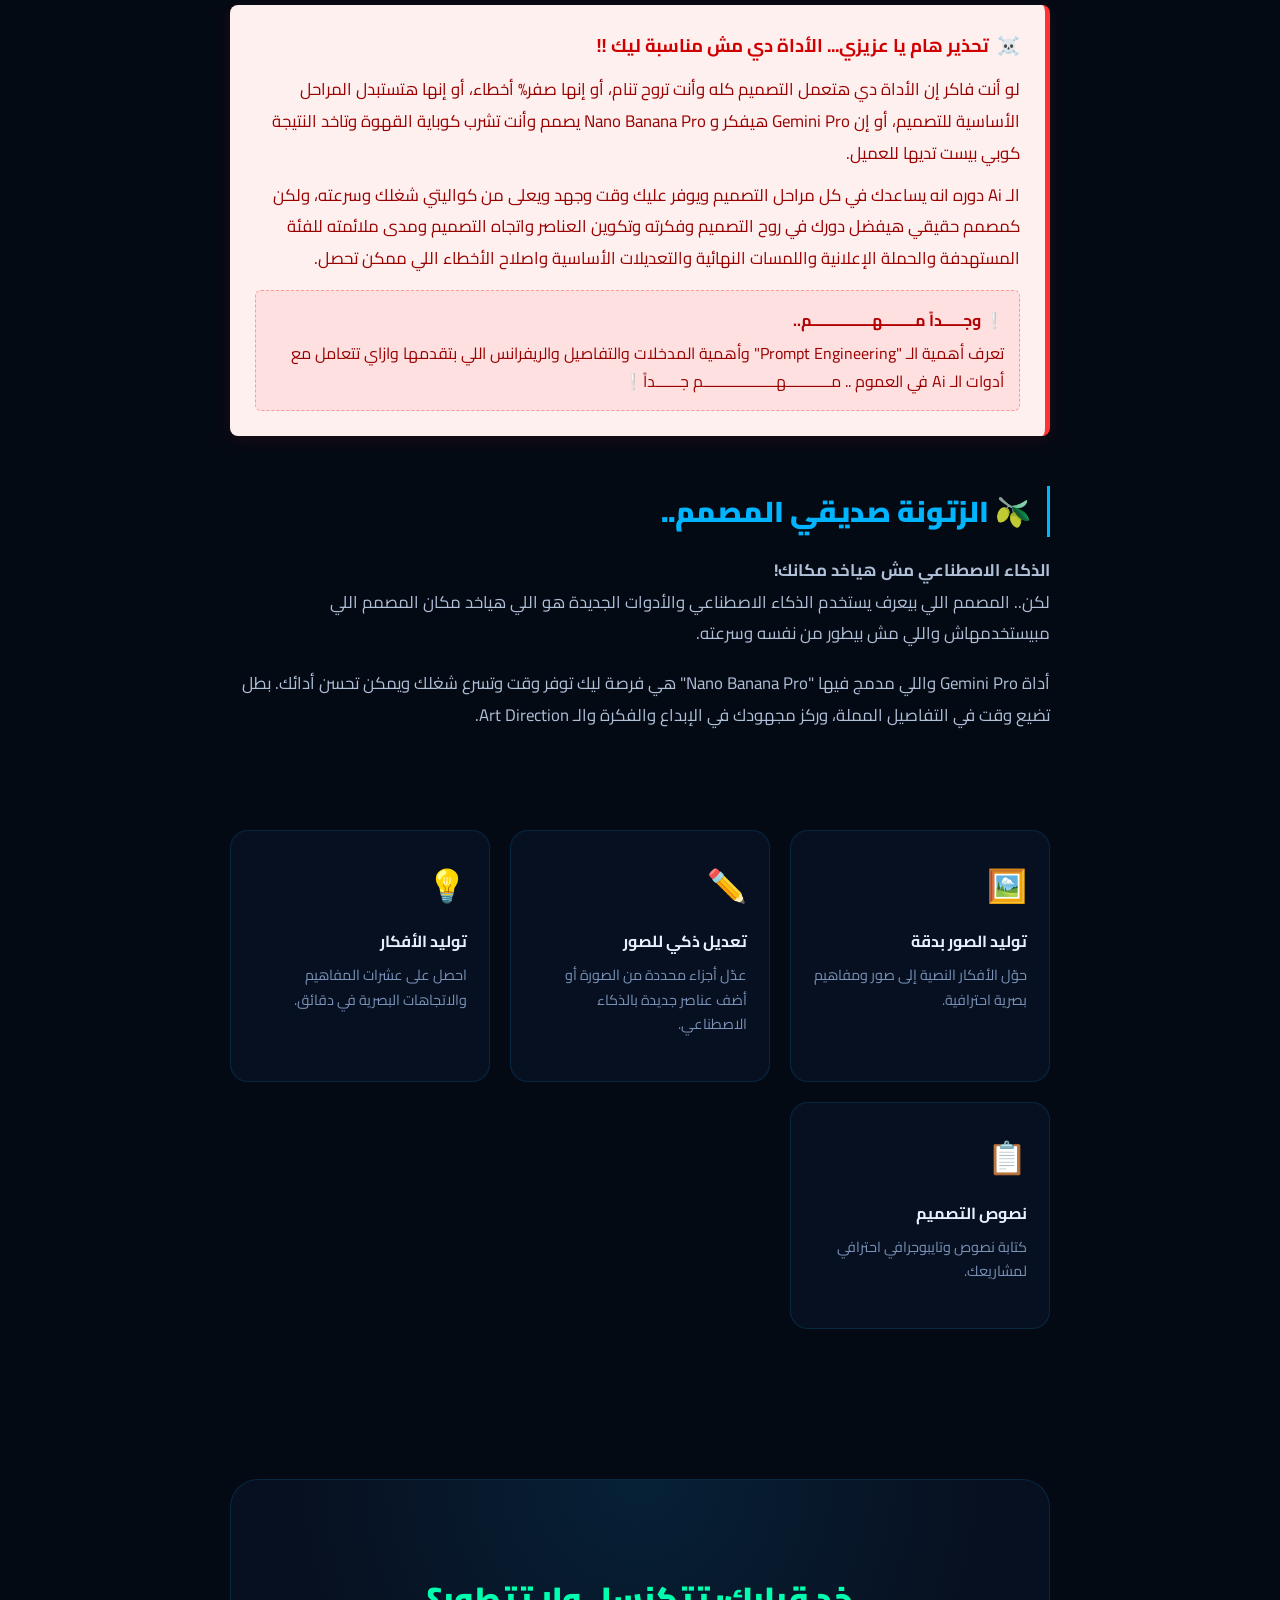
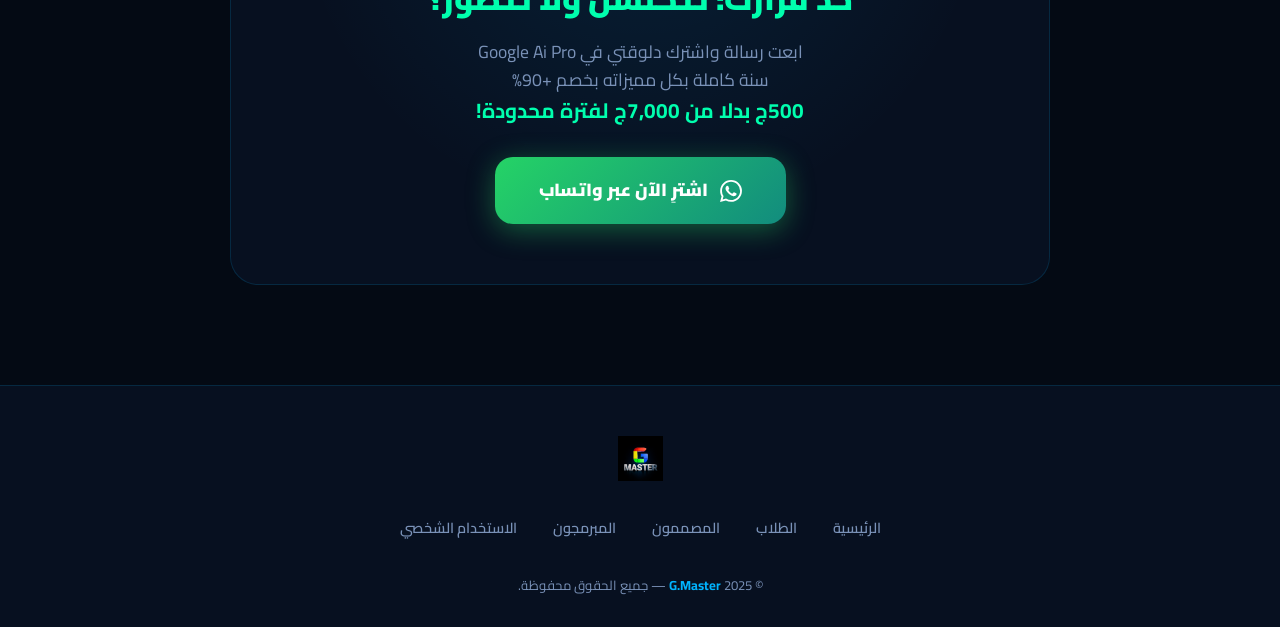
==== commit 0fcee7e2: "Add files via upload" ====
--- a/designers.html
+++ b/designers.html
@@ -3,8 +3,8 @@
 <head>
   <meta charset="UTF-8" />
   <meta name="viewport" content="width=device-width, initial-scale=1.0" />
-  <title>Gemini Pro للمصممين — G.Master</title>
-  <meta name="description" content="كيف يساعد Gemini Pro المصممين في توليد الأفكار البصرية وتسريع workflow التصميم؟ اكتشف الفرق." />
+  <title>النسخة البرو للمصممين — G.Master</title>
+  <meta name="description" content="كيف يساعد الذكاء الاصطناعي المصممين في توليد الأفكار البصرية وتسريع workflow التصميم؟ اكتشف الفرق." />
   <link rel="stylesheet" href="style.css" />
   <link rel="preconnect" href="https://fonts.googleapis.com" />
   <link rel="preconnect" href="https://fonts.gstatic.com" crossorigin />
@@ -12,10 +12,10 @@
 </head>
 <body>
 
-  <!-- NAVBAR -->
   <nav class="navbar">
-    <a href="index.html" class="logo">
-      <div class="logo-icon">G</div>G.<span>Master</span>
+    <a href="index.html" class="logo" style="display: flex; align-items: center; gap: 10px; text-decoration: none;">
+      <img src="logo.png" alt="G.Master Logo" style="height: 45px; width: auto;" />
+      <span style="direction: ltr; display: inline-block; color: #ffffff; font-weight: 700;">G.Master</span>
     </a>
     <ul class="nav-links">
       <li><a href="index.html">الرئيسية</a></li>
@@ -25,10 +25,14 @@
       <li><a href="personal.html">الاستخدام الشخصي</a></li>
       <li>
         <a href="https://wa.me/201234567890?text=أريد_الاشتراك_في_G_Master"
-           target="_blank" class="btn-primary" style="padding:9px 20px;font-size:0.85rem;">اشترك الآن</a>
+           target="_blank" class="btn-primary" style="padding:9px 20px;font-size:0.85rem;">
+          اشترك الآن
+        </a>
       </li>
     </ul>
-    <button class="hamburger" aria-label="القائمة"><span></span><span></span><span></span></button>
+    <button class="hamburger" aria-label="القائمة">
+      <span></span><span></span><span></span>
+    </button>
   </nav>
   <div class="mobile-menu">
     <a href="index.html">🏠 الرئيسية</a>
@@ -39,7 +43,6 @@
     <a href="https://wa.me/201234567890?text=أريد_الاشتراك_في_G_Master" target="_blank">💬 اشترك عبر واتساب</a>
   </div>
 
-  <!-- PAGE HERO -->
   <section class="page-hero">
     <div class="grid-bg"></div>
     <div class="orb orb-orange" style="width:450px;height:450px;top:-100px;right:-120px;opacity:0.35;"></div>
@@ -56,169 +59,210 @@
     </div>
   </section>
 
-  <!-- USE CASES -->
-  <section style="padding:60px 0 40px;">
-    <div class="container">
-      <div class="use-cases-grid">
-        <div class="use-case-card reveal">
-          <div class="use-case-icon">🖼️</div>
-          <h4>توليد الصور بـ Imagen 3</h4>
-          <p>حوّل الأفكار النصية إلى صور ومفاهيم بصرية احترافية.</p>
-        </div>
-        <div class="use-case-card reveal reveal-delay-1">
-          <div class="use-case-icon">✏️</div>
-          <h4>Inpainting وتعديل الصور</h4>
-          <p>عدّل أجزاء محددة من الصورة أو أضف عناصر جديدة بالذكاء الاصطناعي.</p>
-        </div>
-        <div class="use-case-card reveal reveal-delay-2">
-          <div class="use-case-icon">💡</div>
-          <h4>توليد الأفكار الإبداعية</h4>
-          <p>احصل على عشرات المفاهيم والاتجاهات البصرية في دقائق.</p>
-        </div>
-        <div class="use-case-card reveal reveal-delay-3">
-          <div class="use-case-icon">📋</div>
-          <h4>كتابة نصوص التسويق</h4>
-          <p>Copywriting احترافي لمشاريعك التصميمية وعروضك للعملاء.</p>
+  <section class="article-section">
+    <div class="article-content">
+
+      <p>
+        أنا عارف إنك مطحون. عارف يعني إيه Brief بييجي بالليل وعايز يتسلم بكرة الصبح، 
+        وعارف يعني إيه عميل يقولك "أنا مش حاسه" بعد ما تكون طلعت عينك في الـ Retouching. وعارف كمان إنك بتسمع كل يوم عن الذكاء الاصطناعي 
+        وبتقول لنفسك: "يا عم ده لعب عيال، لسه بدري عليه عشان يدخل شغلنا بجد".
+      </p>
+      
+      <p>اسمحلي أقولك: "انت غلطان، والتكنولوجيا سبقتنا كلنا".</p>
+      
+      <p>
+        النهاردة أنا جاي أكلمك عن أداة "Nano Banana Pro" (النسخة المدفوعة تحديداً).. 
+        وليه هي الاستثمار اللي هينقذ كاريرك ويوفر عليك ليالي سهر كتير.
+      </p>
+
+      <h2>ليه اشتراك Nano Banana Pro هو الـ Designer الجديد في فريقك (وبسعر باقة نت)؟</h2>
+
+      <h3>الوجع اللي كلنا عارفينه</h3>
+      <p>
+        كلنا عندنا الـ Creative Block اللي بييجي وقت الزنقة.
+        بتلف حوالين نفسك في مواقع الـ Stock Photos 
+        عشان تلاقي صورة قريبة من اللي في دماغك ومش لاقي،
+        أو بتضيع 3 ساعات عشان تظبط إضاءة عنصر ركبته في الـ Composition.
+      </p>
+
+      <p>
+        "Nano Banana Pro" مش مجرد Tool بتعمل صور وخلاص.
+        ده محرك إبداعي جبار مبني على أحدث تكنولوجيا.
+        ده مش الـ AI اللي كان بيطلع صوابع زيادة أو وشوش سايحة، 
+        إحنا بنتكلم هنا عن مستوى High-End ينافس تصوير الاستوديوهات العالمية.
+      </p>
+
+      <p>
+        بس ليه تدفع فلوس لما فيه حاجات ببلاش؟ سؤال منطقي.
+        الفرق في الـ Nano Banana Pro هو "الدقة المرعبة" (Photorealism) وفهم التفاصيل.
+        في النسخ المجانية، أنت بتكتب Prompt والنتيجة بتكون "يا تصيب يا تخيب".
+      </p>
+
+      <p>
+        في الـ Pro، الموديل بيفهم الـ Prompts الطويلة والمعقدة بدقة متناهية،
+        وده لأنه مدمج داخل نموذج Gemini Pro 
+        اللي قادر يستوعب كم مهول من المدخلات والتفاصيل.
+        عايز إضاءة Cinematic؟ هتاخدها.
+        عايز Texture خشب قديم محروق؟ هتاخده بتفاصيله. 
+        الأداة بطلت "تهلوس" وبقت بتنفذ اللي في دماغك بالمسطرة.
+      </p>
+
+      <p>
+        وطبعا ده كله بيعتمد على قوة الـ Prompt اللي بتكتبه، 
+        وصحة التفاصيل والمسميات اللي بتقدمها ليه،
+        وخصوصا الريفرانس اللي هتقدمه ليه كعنصر أساسي أو استايل.
+      </p>
+
+      <h2>حالات عملية من قلب المطبخ</h2>
+      <p>تعالى نتكلم شغل ونشوف الأداة دي هتشيل عنك إيه:</p>
+
+      <p><strong>1️⃣ التايبوجرافي كابوس وانتهى</strong><br>
+        زمان الـ AI كان بشع في الكتابة، كان بيطلع حروف هيروغليفي مش مفهومة.
+        نموذج Nano Banana Pro، يعتبر الوحيد حاليا اللي قادر يطلع نتيجة باللغة العربية 
+        وبأخطاء بسيطة جدا وقابلة للتعديل بيه أو فوتوشوب سريع.
+        محتاج تضيف استايل تصميم لتيكست بالنار أو بالنيون، أو تخليه محفور على صخرة، والعميل مستعجل؟
+        الحل: بتطلب من Nano Banana Pro يرندر الكلمة بستايل محدد.
+      </p>
+
+      <p><strong>2️⃣ دمج الصور</strong><br>
+        عندك براند عصير، وعايز تحط الزجاجة في غابة استوائية وسط شلالات.
+        عشان تعمل ده مانيوال، محتاج تدور على صور Assets 
+        بجودة عالية وتقص، وتظبط الـ Color Balance والـ Shadows والـ Perspective.
+        الحل: تعمل تصميم كروكي تظبط فيه أحجام العناصر وأمكانها 
+        حتى لو فيه عناصر جودتها مش أعلى حاجة وترفع التصميم
+        وتكتب Prompt دقيق لـ Nano Banana Pro يوصف المشهد. 
+        الأداة بتطلعلك الـ النتيجة بالتعديلات جاهز بإضاءة وظلال واقعية، 
+        وأنت تظبط التفاصيل واللمسات النهائية.
+      </p>
+
+      <p><strong>3️⃣ تغيير استايل أو جو التصميم</strong><br>
+        العميل شاف التصميم وقالك حلو.. بس!
+        خليه بالليل وجو شتوي بدل الصيف.
+        الجملة دي بتجيب جلطة لأي مصمم.
+        الحل: بفضل قدرات الـ Pro، تقدر تغير الـ Mood والإضاءة بالكامل 
+        من غير ما تعيد التصميم من الصفر. 
+        المنطق وتطور نموذج الـ Pro في الأداة 
+        بيفهم يعني إيه إضاءة مصطلحات الإضاءة والتصميم
+        زي Softbox و Golden Hour، وبيطبقهم على العناصر بدقة.
+      </p>
+
+      <p><strong>4️⃣ تعديل الشخصيات والملامح (Character Consistency)</strong><br>
+        بتعمل حملة لبراند وعندهم شخصية للبراند،
+        عايز نفس الشخصية مرة بتجري، ومرة ماسكة لابتوب، ومرة بتشرب قهوة.
+        أو بتعمل تصميم سوشيال ميديا ولقيت كاركتر كويس 
+        بس الوضعية محتاجة تعديل كبير أو تعابير وشه.
+        الحل: "Nano Banana Pro" بقى عنده قدرة عالية 
+        في الحفاظ على ملامح الشخصية (Consistency) 
+        وتغيير الـ Pose أو الـ Outfit بس. 
+        ده بيخليك تفنش الحملة كلها في وقت قياسي.
+      </p>
+
+      <p><strong>5️⃣ تغيير الستايل (Style Transfer)</strong><br>
+        معاك صورة فوتوغرافية وعايز تقلبها رسم زيتي كلاسيكي، 
+        أو ستايل Cyberpunk، أو حتى Sketch معماري.
+        الحل: بضغطة واحدة وكتابة الـ Style المطلوب، 
+        الصورة بتتحول بنفس التكوين (Composition) 
+        لكن بلمسة فنية مختلفة تماماً.
+      </p>
+
+      <h2>إزاي ممكن تدمج الأداة في الـ Workflow بتاعك؟</h2>
+      <ul>
+        <li><strong>مرحلة الـ Ideation & Moodboards:</strong> بدل ما تقلب في Pinterest بالساعات، خد جولة سريعة وحمل كام تصميم شدك أو مشابه للي في بالك، وابدأ اتكلم مع Gemini Pro واشرحله فكرة التصميم والفئة المستهدفة والبريف واطلب منه يطلعلك كام فكرة مختلفة للـ Concept بتاعك في 10 دقايق. جمع منهم مع التغذية البصرية اللي عملتها في الأول Moodboard قوية.</li>
+        <li><strong>مرحلة الـ Rough Sketches:</strong> رسمت "شخبطة" كروكي على ورقة عشان تكون الفكرة؟ صورها وارفعها وقوله "حول الاسكتش ده لـ كذا". في دقايق هتقدر تتخيل شكل Visualization النهائي بشكل مبدئي!</li>
+        <li><strong>مرحلة التنفيذ:</strong> استخدمه عشان تطلع الـ Assets الناقصة. معاك صورة محتاج تشيل بعض العناصر منها وتاخد الخلفية وتظبط المكان الفاضي وتعلي جودتها، ارفع الصورة واطلب منه اللي تحتاجه، طلعهم بيه بجودة عالية وضيفهم في تصميمك الأصلي.</li>
+      </ul>
+
+      <h2>لغة الفلوس (ROI - Return on Investment)</h2>
+      <p>
+        خلينا نتكلم بيزنس. اشتراك الـ Pro ده بكام؟ 
+        قارنه بسعر ساعة شغلك أو سعر باقة النت!
+        لو الأداة دي وفرتلك 10 ساعات في الشهر 
+        (وهي هتوفر أكتر بكتير)، فهي دفعت تمنها وزيادة.
+      </p>
+      <ul>
+        <li>هتوفر اشتراكات مواقع Stock Photos غالية لأنك بتحمل الصور الجودة المتاحة وتنشئ نسخ مشابهة أو صورك الخاصة.</li>
+        <li>هتنجز مشاريع أسرع، يعني هتقدر تمسك شغل Freelance أكتر = دخل أعلى.</li>
+        <li>هتريح دماغك من الـ Stress بتاع "مش لاقي الفكرة"، وده تمنه غالي أوي بصراحة.</li>
+      </ul>
+
+      <div style="background-color: #fff0f0; border-right: 5px solid #ff3333; padding: 25px; border-radius: 8px; margin: 40px 0; box-shadow: 0 4px 15px rgba(255, 51, 51, 0.1);">
+        <h3 style="color: #d10000; margin-top: 0; display: flex; align-items: center; gap: 8px;">
+          <span>☠️</span> تحذير هام يا عزيزي... الأداة دي مش مناسبة ليك ‼️
+        </h3>
+        <p style="color: #990000; margin-bottom: 10px;">
+          لو أنت فاكر إن الأداة دي هتعمل التصميم كله وأنت تروح تنام، أو إنها صفر% أخطاء، أو إنها هتستبدل المراحل الأساسية للتصميم، أو إن Gemini Pro هيفكر و Nano Banana Pro يصمم وأنت تشرب كوباية القهوة وتاخد النتيجة كوبي بيست تديها للعميل.
+        </p>
+        <p style="color: #990000; margin-bottom: 15px;">
+          الـ Ai دوره انه يساعدك في كل مراحل التصميم ويوفر عليك وقت وجهد ويعلى من كواليتي شغلك وسرعته، ولكن كمصمم حقيقي هيفضل دورك في روح التصميم وفكرته وتكوين العناصر واتجاه التصميم ومدى ملائمته للفئة المستهدفة والحملة الإعلانية واللمسات النهائية والتعديلات الأساسية واصلاح الأخطاء اللي ممكن تحصل.
+        </p>
+        <div style="background-color: #ffe0e0; padding: 15px; border-radius: 6px; border: 1px dashed #ff9999;">
+          <strong style="color: #b30000; display: block; margin-bottom: 5px;">❕ وجـــــداً مــــــــهـــــــــــــــم..</strong>
+          <span style="color: #990000;">
+            تعرف أهمية الـ "Prompt Engineering" وأهمية المدخلات والتفاصيل والريفرانس اللي بتقدمها وازاي تتعامل مع أدوات الـ Ai في العموم .. مـــــــــــهــــــــــــــــــم جــــــداً❕
+          </span>
         </div>
       </div>
-    </div>
-  </section>
-
-  <!-- ARTICLE -->
-  <section class="article-section">
-    <div class="article-content">
-
-      <h2>المصمم في عصر الذكاء الاصطناعي: تهديد أم فرصة؟</h2>
-
-      <p>
-        لا يمر أسبوع إلا وتجد مقالاً يتساءل: "هل سيحل الذكاء الاصطناعي محل المصممين؟"
-        والإجابة الحقيقية — التي تؤكدها أرقام السوق — هي: لا، بل سيُحل المصممون الذين
-        لا يستخدمون الذكاء الاصطناعي محل المصممين الذين يستخدمونه. الفجوة بين المعسكرين
-        تتسع كل يوم، وأنت تقرر الآن في أي معسكر ستكون.
-      </p>
-
-      <p>
-        Gemini Pro ليس أداة تُهدد إبداعك — بل هو مُضخّم لإبداعك. أنت من يملك الذوق،
-        الحكم الجمالي، وفهم العميل. أما Gemini Pro فهو من يوفر عليك الساعات المهدرة في
-        البحث عن الإلهام، كتابة النصوص، ومعالجة المهام الميكانيكية الروتينية.
-      </p>
-
-      <h2>توليد الأفكار البصرية: نهاية الـ Creative Block</h2>
-
-      <p>
-        كل مصمم مرّ بتلك اللحظة المؤلمة: العميل ينتظر، والشاشة فارغة، والأفكار لا تأتي.
-        Creative Block ليس ضعفاً — بل هو حالة طبيعية. لكن مع Gemini Pro يمكنك تجاوزها
-        في دقائق بدلاً من أيام.
-      </p>
-
-      <p>
-        كيف؟ ببساطة اعطِ Gemini Pro وصفاً للمشروع والجمهور المستهدف والشعور الذي تريد
-        إيصاله، وسيقترح عليك عشرات المفاهيم البصرية المختلفة: الألوان، الأنماط، الاستعارات
-        البصرية، المراجع الأسلوبية، واتجاهات التصميم الملائمة. أنت تختار ما يلهمك، ثم
-        تنطلق بسرعة في التنفيذ.
-      </p>
-
-      <div class="article-highlight">
-        💡 جرّب هذا الـ Prompt: "أنا أصمم هوية بصرية لشركة ناشئة في مجال التقنية الزراعية
-        للجمهور العربي. اقترح لي 5 اتجاهات تصميمية مختلفة مع وصف لوحة الألوان والمشاعر
-        المناسبة لكل منها."
+
+      <h2>🫒 الزتونة صديقي المصمم..</h2>
+      <p>
+        <strong>الذكاء الاصطناعي مش هياخد مكانك!</strong><br>
+        لكن.. المصمم اللي بيعرف يستخدم الذكاء الاصطناعي والأدوات الجديدة هو اللي هياخد مكان المصمم اللي مبيستخدمهاش واللي مش بيطور من نفسه وسرعته.
+      </p>
+
+      <p>
+        أداة Gemini Pro واللي مدمج فيها "Nano Banana Pro" 
+        هي فرصة ليك توفر وقت وتسرع شغلك ويمكن تحسن أدائك.
+        بطل تضيع وقت في التفاصيل المملة، 
+        وركز مجهودك في الإبداع والفكرة والـ Art Direction.
+      </p>
+
+      <div style="padding: 40px 0;">
+        <div class="use-cases-grid">
+          <div class="use-case-card reveal">
+            <div class="use-case-icon">🖼️</div>
+            <h4>توليد الصور بدقة</h4>
+            <p>حوّل الأفكار النصية إلى صور ومفاهيم بصرية احترافية.</p>
+          </div>
+          <div class="use-case-card reveal reveal-delay-1">
+            <div class="use-case-icon">✏️</div>
+            <h4>تعديل ذكي للصور</h4>
+            <p>عدّل أجزاء محددة من الصورة أو أضف عناصر جديدة بالذكاء الاصطناعي.</p>
+          </div>
+          <div class="use-case-card reveal reveal-delay-2">
+            <div class="use-case-icon">💡</div>
+            <h4>توليد الأفكار</h4>
+            <p>احصل على عشرات المفاهيم والاتجاهات البصرية في دقائق.</p>
+          </div>
+          <div class="use-case-card reveal reveal-delay-3">
+            <div class="use-case-icon">📋</div>
+            <h4>نصوص التصميم</h4>
+            <p>كتابة نصوص وتايبوجرافي احترافي لمشاريعك.</p>
+          </div>
+        </div>
       </div>
 
-      <h2>توليد الصور بـ Imagen 3: من الكلمات إلى البصريات</h2>
-
-      <p>
-        مع Gemini Pro تحصل على إمكانية الوصول إلى Imagen 3 — أحدث نماذج توليد الصور من
-        جوجل. يمكنك توليد صور مفاهيمية، موكاب، خلفيات، عناصر تصميمية، ومقترحات مرئية
-        مباشرةً من الوصف النصي.
-      </p>
-
-      <p>
-        لكن الأهم من توليد الصور هو استخدامها كـ "مرجع إبداعي سريع". بدلاً من قضاء
-        ساعات على Behance وPinterest في البحث عن إلهام، يمكنك ببساطة أن تولّد صوراً
-        تجريبية تعبر عن الاتجاه الذي تفكر فيه، ثم تستخدمها كنقطة انطلاق للتصميم الفعلي.
-      </p>
-
-      <h2>Inpainting والتعديل الذكي للصور</h2>
-
-      <p>
-        من الأمور التي تستهلك وقت المصمم بشكل لا يُصدق هي التعديلات الصغيرة على الصور:
-        إزالة خلفية، استبدال عنصر، تغيير لون معين في منطقة محددة. مع قدرات Inpainting
-        المدمجة في Gemini Pro، يمكنك وصف التعديل الذي تريده بالكلمات وسيُنفذ ذكاءً.
-      </p>
-
-      <p>
-        هذا يوفر ليس فقط وقت التنفيذ، بل أيضاً وقت التواصل مع العميل. بدلاً من أخذ
-        موافقات متعددة على تعديلات صغيرة، يمكنك توليد عدة بدائل بسرعة وعرضها دفعة واحدة.
-      </p>
-
-      <h2>توفير ساعات البحث عن الستوكات</h2>
-
-      <p>
-        كم ساعة في الشهر تقضيها تبحث في Shutterstock وGettyImages وUnsplash عن الصورة
-        "الصح"؟ مع Gemini Pro يمكنك:
-      </p>
-
-      <ul>
-        <li>وصف الصورة التي تحتاجها بدقة كاملة ليتحقق منها أو يولّدها</li>
-        <li>تحديد أسلوب بصري معين (مثل: flat illustration, photorealism, watercolor)</li>
-        <li>طلب بدائل متعددة لنفس الفكرة في أساليب مختلفة</li>
-        <li>توليد عناصر بصرية مخصصة لا توجد على منصات الستوك</li>
-      </ul>
-
-      <p>
-        النتيجة: مواد بصرية فريدة لا يمكن لأحد آخر الادعاء بامتلاكها، وتوفير اشتراكات
-        الستوك المكلفة، وسرعة أكبر في التسليم.
-      </p>
-
-      <h2>Copywriting للمصمم: النص الذي يُكمل التصميم</h2>
-
-      <p>
-        المصمم الجيد يعرف أن التصميم ليس مجرد صور وألوان — النص جزء لا يتجزأ من التصميم.
-        لكن كتابة النصوص المقنعة موهبة مختلفة. مع Gemini Pro يمكنك:
-      </p>
-
-      <ul>
-        <li>كتابة Taglines وشعارات إبداعية لعملائك</li>
-        <li>صياغة نصوص الـ UI/UX بأسلوب يناسب شخصية العلامة التجارية</li>
-        <li>كتابة عروض تقديمية لتقديم أعمالك للعملاء</li>
-        <li>صياغة نصوص الـ Bio والـ About Page لملفاتك الشخصية</li>
-      </ul>
-
-      <h2>الـ Brief التصميمي: فهم العميل بعمق أكبر</h2>
-
-      <p>
-        كثير من المشاكل بين المصمم والعميل تبدأ بـ Brief غير واضح. مع Gemini Pro يمكنك
-        رفع الـ Brief الذي أرسله العميل — مهما كان مبهماً — وتطلب من Gemini Pro:
-        "ما الأسئلة التي يجب أن أسألها هذا العميل قبل البدء؟" أو "ما التحديات المحتملة
-        في هذا المشروع؟". ستدخل أول اجتماع مع العميل بثقة وأسئلة ذكية تثبت احترافيتك.
-      </p>
-
-      <h2>الخلاصة: المصمم + الذكاء الاصطناعي = قوة لا تُهزم</h2>
-
-      <p>
-        المصممون الذين يتبنون Gemini Pro اليوم لا يستبدلون إبداعهم بالآلة — بل يُضاعفون
-        طاقتهم الإبداعية، يقلّصون وقت التسليم، ويرفعون مستوى مخرجاتهم. وفي سوق تنافسي
-        كسوق التصميم، هذا هو الفارق بين المصمم العادي والمصمم المتميز.
-      </p>
-
-      <!-- Article CTA -->
       <div class="article-cta">
-        <h3>🎨 ارتقِ بإبداعك إلى المستوى التالي</h3>
-        <p>اشترك الآن في G.Master واحصل على Gemini Pro بـ 500 جنيه فقط في السنة.</p>
+        <h3>خد قرارك: تتكنسل ولا تتطور؟</h3>
+        <p style="font-size: 1.1rem; line-height: 1.6;">
+          ابعت رسالة واشترك دلوقتي في Google Ai Pro <br>
+          سنة كاملة بكل مميزاته بخصم +90% <br>
+          <strong style="color: var(--accent-green); font-size: 1.3rem;">500ج بدلا من 7,000ج لفترة محدودة!</strong>
+        </p>
         <a href="https://wa.me/201234567890?text=أريد_الاشتراك_في_G_Master_للمصممين"
            target="_blank" class="btn-whatsapp">
           <svg width="22" height="22" viewBox="0 0 24 24" fill="currentColor"><path d="M17.472 14.382c-.297-.149-1.758-.867-2.03-.967-.273-.099-.471-.148-.67.15-.197.297-.767.966-.94 1.164-.173.199-.347.223-.644.075-.297-.15-1.255-.463-2.39-1.475-.883-.788-1.48-1.761-1.653-2.059-.173-.297-.018-.458.13-.606.134-.133.298-.347.446-.52.149-.174.198-.298.298-.497.099-.198.05-.371-.025-.52-.075-.149-.669-1.612-.916-2.207-.242-.579-.487-.5-.669-.51-.173-.008-.371-.01-.57-.01-.198 0-.52.074-.792.372-.272.297-1.04 1.016-1.04 2.479 0 1.462 1.065 2.875 1.213 3.074.149.198 2.096 3.2 5.077 4.487.709.306 1.262.489 1.694.625.712.227 1.36.195 1.871.118.571-.085 1.758-.719 2.006-1.413.248-.694.248-1.289.173-1.413-.074-.124-.272-.198-.57-.347m-5.421 7.403h-.004a9.87 9.87 0 01-5.031-1.378l-.361-.214-3.741.982.998-3.648-.235-.374a9.86 9.86 0 01-1.51-5.26c.001-5.45 4.436-9.884 9.888-9.884 2.64 0 5.122 1.03 6.988 2.898a9.825 9.825 0 012.893 6.994c-.003 5.45-4.437 9.884-9.885 9.884m8.413-18.297A11.815 11.815 0 0012.05 0C5.495 0 .16 5.335.157 11.892c0 2.096.547 4.142 1.588 5.945L.057 24l6.305-1.654a11.882 11.882 0 005.683 1.448h.005c6.554 0 11.89-5.335 11.893-11.893a11.821 11.821 0 00-3.48-8.413z"/></svg>
-          اشترِ الآن عبر واتساب — 500 جنيه / سنة
+          اشترِ الآن عبر واتساب
         </a>
       </div>
 
     </div>
   </section>
 
-  <!-- FOOTER -->
   <footer>
     <div class="footer-inner">
-      <a href="index.html" class="logo"><div class="logo-icon">G</div>G.<span>Master</span></a>
+      <a href="index.html" class="logo" style="display: inline-block;">
+        <img src="logo.png" alt="G.Master Logo" style="height: 45px; width: auto;" />
+      </a>
       <nav class="footer-links">
         <a href="index.html">الرئيسية</a>
         <a href="students.html">الطلاب</a>
@@ -233,3 +277,4 @@
   <script src="script.js"></script>
 </body>
 </html>
+
